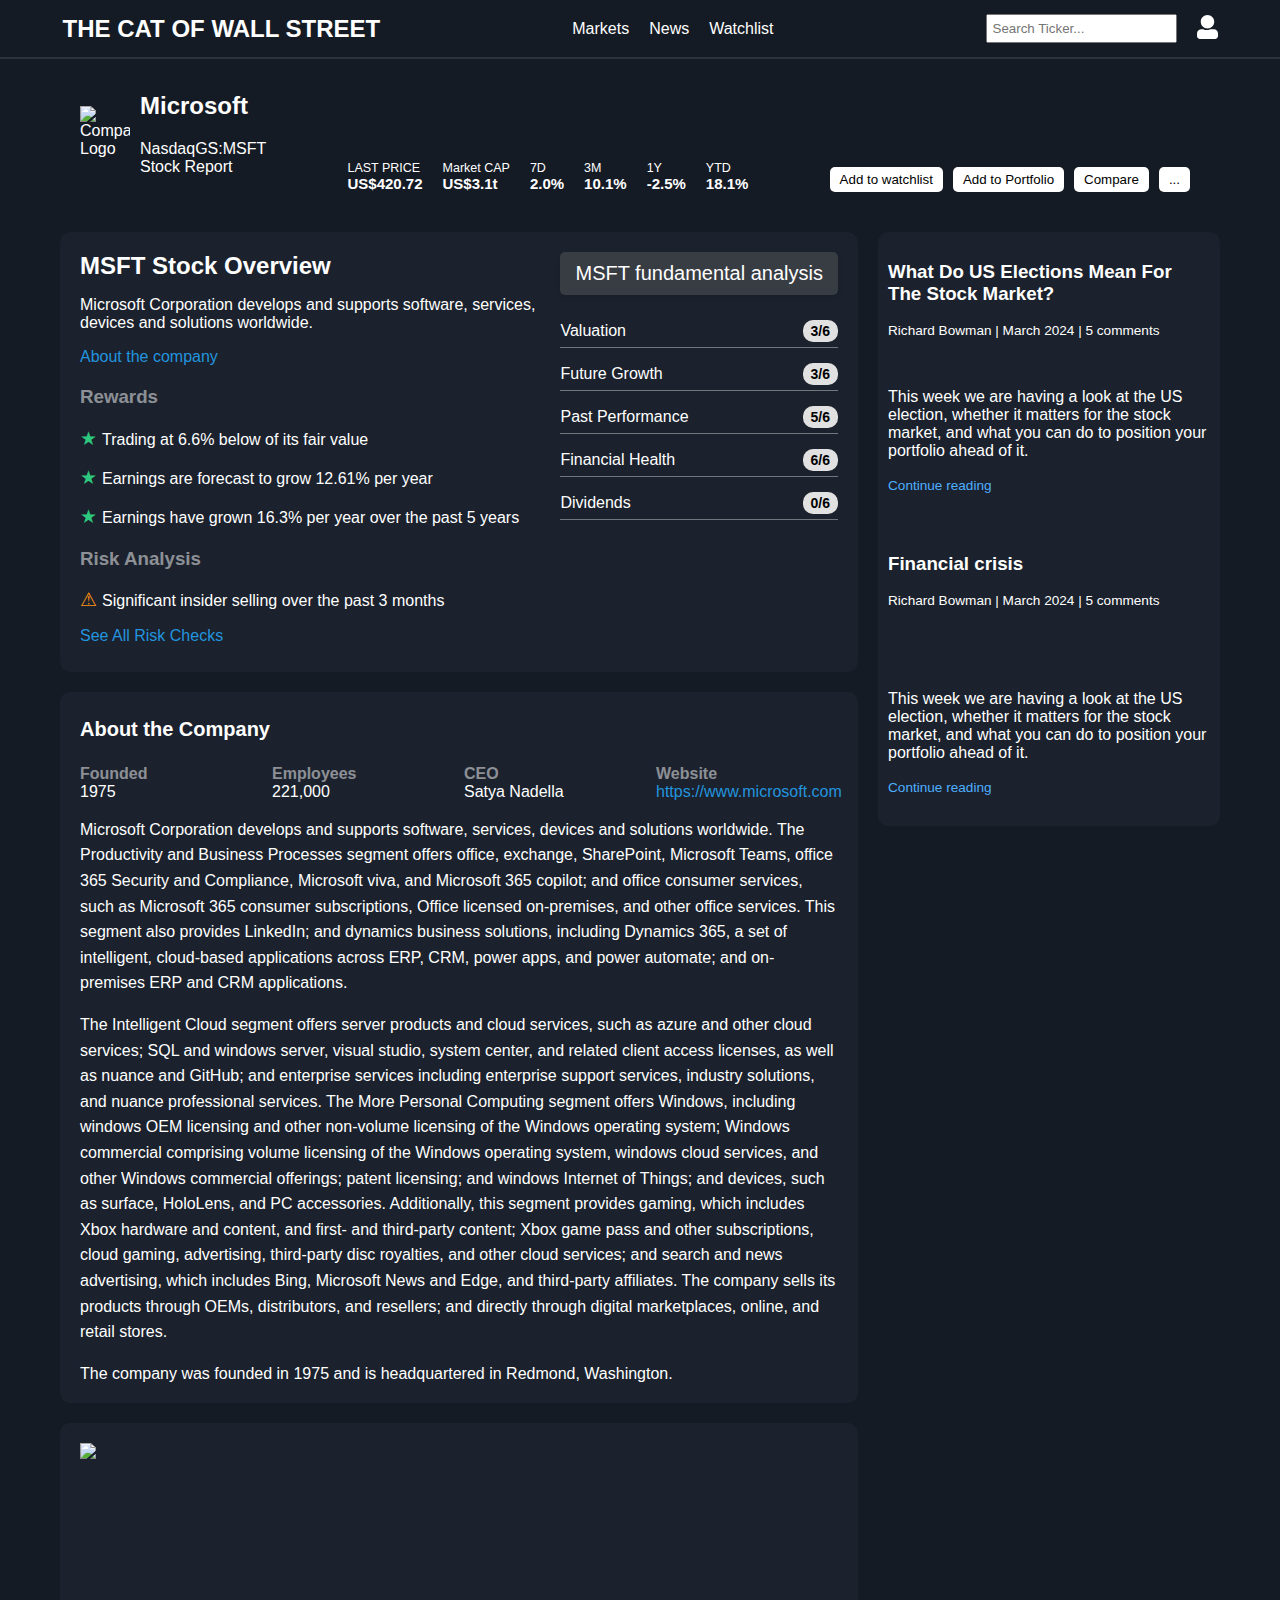
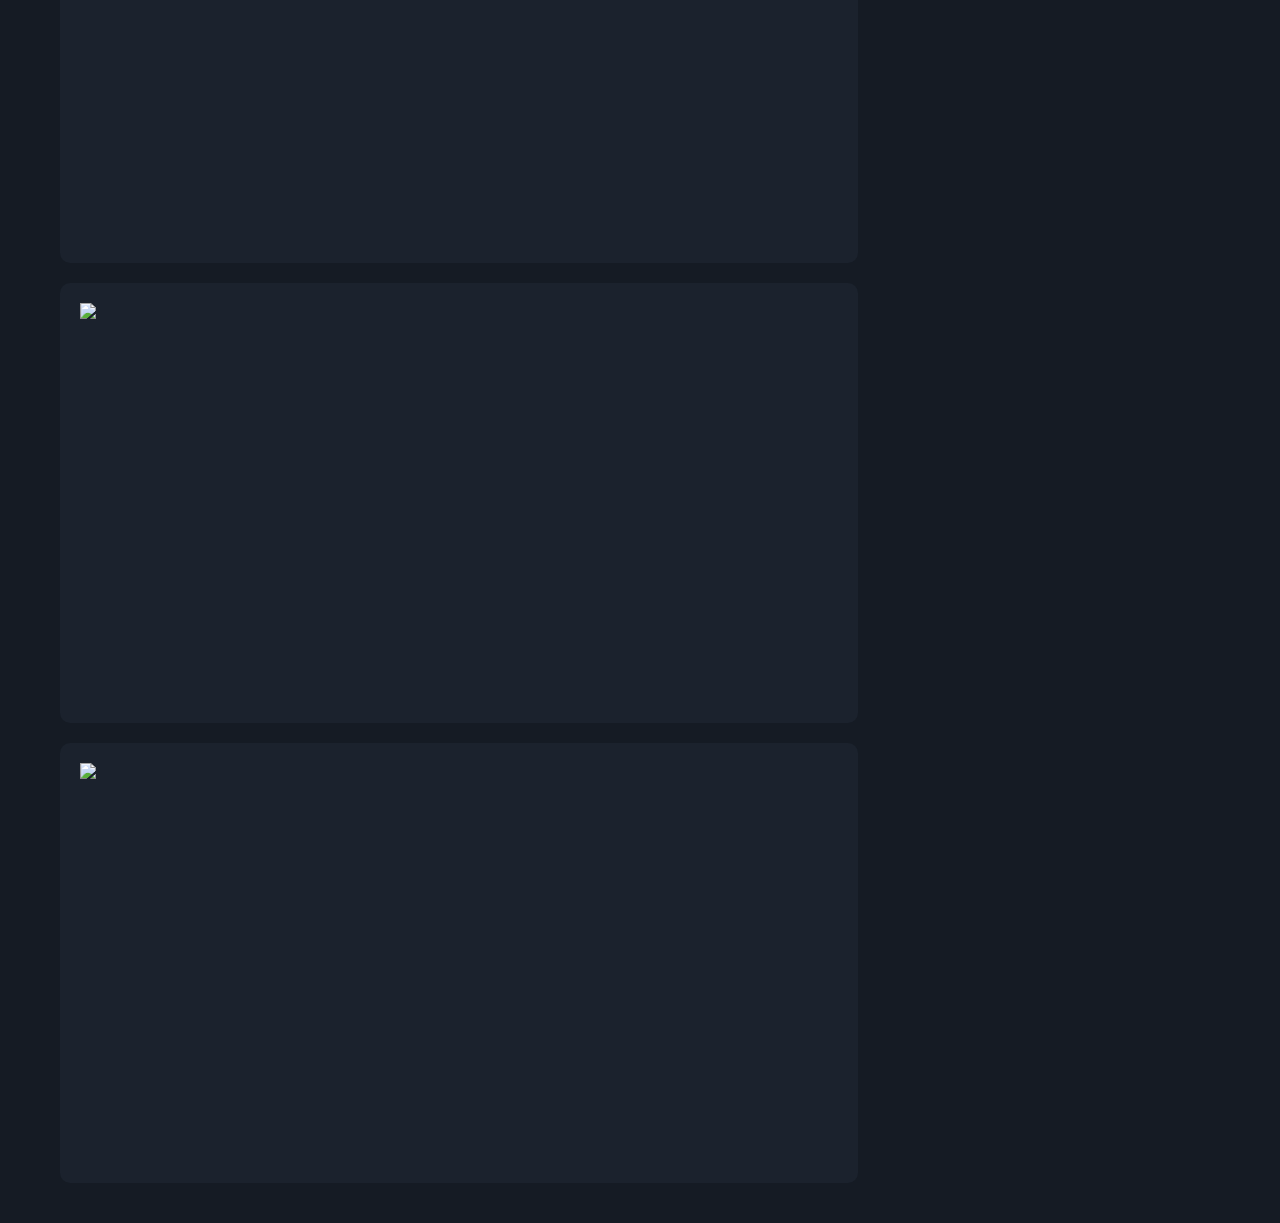
==== company1.html @ ddcb1a16 "Add files via upload" ====
<!DOCTYPE html>
<html lang="ru">
<head>
    <meta charset="UTF-8">
    <title>Сайт</title>
    <link rel="stylesheet" href="company.css">
    <script src="js/script.js"></script>
    <script src="js/dynamic-colors.js"></script>
</head>
<body>
    <header class="header-container">
        <div class="content-container">
            <h1 class="logo">THE CAT OF WALL STREET</h1>
            <nav>
                <ul class="nav-links">
                    <li><a href="#dashboard" hidden>Dashboard</a></li>
                    <li><a href="index.html">Markets</a></li>
                    <li><a href="news.html">News</a></li>
                    <li><a href="profile.html#Watchlist">Watchlist</a></li>
                    <li><a href="#portfolios" hidden>Portfolios</a></li>
                    <li><a href="#screener" hidden>Screener</a></li>
                </ul>
            </nav>

            <div class="header-actions">
                <div class="search-bar">
                    <input type="search" placeholder="Search Ticker...">
                </div>

                <div class="account-menu">
                    <button class="account-button">
                        <svg aria-hidden="true" focusable="false" data-prefix="fas" data-icon="user" class="svg-inline--fa fa-user fa-w-14" role="img" xmlns="http://www.w3.org/2000/svg" viewBox="0 0 448 512">
                        <path fill="currentColor" d="M313.6 304h-16.7c-28.7 0-42.5 16.2-89.9 16.2s-61.2-16.2-89.9-16.2h-16.7C39.2 304 0 343.1 0 393.6V448c0 35.3 28.7 64 64 64h320c35.3 0 64-28.7 64-64v-54.4c0-50.5-39.2-89.6-88.4-89.6zM224 288c79.5 0 144-64.5 144-144S303.5 0 224 0 80 64.5 80 144s64.5 144 144 144z"></path>
                        </svg>
                    </button>
                    <div class="dropdown-content">
                        <a href="profile.html">Профиль</a>

                        <a href="#logout">Выход из аккаунта</a>
                    </div>
                </div>
            </div>
        </div>
    </header>

    <div class="image-banner">
      <div class="image-banner-content">
        <div class="company-info">
          <img src="img/microsoft.png" alt="Company Logo" class="company-logo">
          <div>

            <p>
            <b> <h2>Microsoft </h2></b>
            NasdaqGS:MSFT <br>Stock Report</p>
          </div>
        </div>
        <div class="company-stats">
          <div class="stat-item">
            <span class="stat-title">LAST PRICE</span>
            <span class="stat-value">US$420.72</span>
          </div>
          <div class="stat-item">
            <span class="stat-title">Market CAP</span>
            <span class="stat-value">US$3.1t</span>
          </div>
          <div class="stat-item">
            <span class="stat-title">7D</span>
            <span class="market-change">2.0%</span> <!-- Класс negative для красного цвета -->
          </div>
          <div class="stat-item">
            <span class="stat-title">3M</span>
            <span class="market-change">10.1%</span> <!-- Класс positive для зеленого цвета -->
          </div>
          <div class="stat-item">
            <span class="stat-title">1Y</span>
            <span class="market-change">-2.5%</span> <!-- Класс positive для зеленого цвета -->
          </div>
          <div class="stat-item">
            <span class="stat-title">YTD</span>
            <span class="market-change">18.1%</span> <!-- Класс positive для зеленого цвета -->
          </div>

        </div>

        <div class="company-actions">
          <button>Add to watchlist</button>
          <button>Add to Portfolio</button>
          <button>Compare</button>
          <button>...</button>
  
        </div>
      </div>
    </div>

    <div class="container">
        <main class="main-content">

            <section class="company-overview-container">

                <div class="company-overview-content">
                    <h2>MSFT Stock Overview</h2>
                    <p>Microsoft Corporation develops and supports software, services, devices and solutions worldwide.</p>
                    <a href="#About_the_Company_section" class="about-company-link">About the company</a>
                  
                    <div class="rewards">
                        <h3>Rewards</h3>
                        <p>Trading at 6.6% below of its fair value</p>
                        <p>Earnings are forecast to grow 12.61% per year</p>
                        <p>Earnings have grown 16.3% per year over the past 5 years</p>
                    </div>
                    <div class="risk-analysis">
                        <h3>Risk Analysis</h3>
                        <p>Significant insider selling over the past 3 months</p>
                    </div>
                    <a href="#" class="all-risk-checks-link">See All Risk Checks</a>
                </div>

                <aside class="table">
                  <section class="snowflake-analysis">

                    <span class="analysis-title">MSFT fundamental analysis</span>
                    <ul class="score-list">
                      <li class="score-item">
                        <a href="#valuation">Valuation</a>
                        <span class="score">3/6</span>
                      </li>
                      <li class="score-item">
                        <a href="#future-growth">Future Growth</a>
                        <span class="score">3/6</span>
                      </li>
                      <li class="score-item">
                        <a href="#past-performance">Past Performance</a>
                        <span class="score">5/6</span>
                      </li>
                      <li class="score-item">
                        <a href="#financial-health">Financial Health</a>
                        <span class="score">6/6</span>
                      </li>
                      <li class="score-item">
                        <a href="#dividends">Dividends</a>
                        <span class="score">0/6</span>
                      </li>
                    </ul>
                  </section>

                </aside>
            </section>

            <section class="company-about-section" id="About_the_Company_section">
                <p class="About_the_Company"><b>About the Company </b></p>
                  <div class="company-facts">
                    <div class="fact-item"><span class="fact">Founded <br></span> 1975</div>
                    <div class="fact-item"><span class="fact">Employees <br></span> 221,000</div>
                    <div class="fact-item"><span class="fact">CEO <br></span> Satya Nadella</div>
                    <div class="fact-item"><span class="fact">Website <br></span> <a href="https://www.microsoft.com" target="_blank" class="all-risk-checks-link">https://www.microsoft.com</a></div>
                  </div>
                  <p>Microsoft Corporation develops and supports software, services, devices and solutions worldwide. The Productivity and Business Processes segment offers office, exchange, SharePoint, Microsoft Teams, office 365 Security and Compliance, Microsoft viva, and Microsoft 365 copilot; and office consumer services, such as Microsoft 365 consumer subscriptions, Office licensed on-premises, and other office services. This segment also provides LinkedIn; and dynamics business solutions, including Dynamics 365, a set of intelligent, cloud-based applications across ERP, CRM, power apps, and power automate; and on-premises ERP and CRM applications.</p>

                  <p>
                    The Intelligent Cloud segment offers server products and cloud services, such as azure and other cloud services; SQL and windows server, visual studio, system center, and related client access licenses, as well as nuance and GitHub; and enterprise services including enterprise support services, industry solutions, and nuance professional services. The More Personal Computing segment offers Windows, including windows OEM licensing and other non-volume licensing of the Windows operating system; Windows commercial comprising volume licensing of the Windows operating system, windows cloud services, and other Windows commercial offerings; patent licensing; and windows Internet of Things; and devices, such as surface, HoloLens, and PC accessories. Additionally, this segment provides gaming, which includes Xbox hardware and content, and first- and third-party content; Xbox game pass and other subscriptions, cloud gaming, advertising, third-party disc royalties, and other cloud services; and search and news advertising, which includes Bing, Microsoft News and Edge, and third-party affiliates. The company sells its products through OEMs, distributors, and resellers; and directly through digital marketplaces, online, and retail stores.  
                  </p>

                  <p>
                      The company was founded in 1975 and is headquartered in Redmond, Washington.
                  </p>

            </section>

            <section class="company-overview-container">
                <img src="img/1.1.png" width="700">
            </section>

            <section class="company-overview-container">
                <img src="img/1.2.png" width="700">
            </section>

            <section class="company-overview-container">
                <img src="img/1.3.png" width="700">
            </section>

        </main>
        
        <div class="foraside">
            <div class="market-analysis-header-aside">
                <h3>What Do US Elections Mean For The Stock Market?</h3>
                <p class="insight-meta">Richard Bowman | March 2024 | 5 comments</p>
            </div>
            <aside class="sidebar">
              <div class="sidebar-item">
                  <div class="insight-content">
                    <p>This week we are having a look at the US election, whether it matters for the stock market, and what you can do to position your portfolio ahead of it.</p>
                    <a href="#" class="read-more">Continue reading</a>
                  </div>
              </div>
            </aside>


            <div class="market-analysis-header-aside2">
                <h3>Financial crisis</h3>
                <p class="insight-meta">Richard Bowman | March 2024 | 5 comments</p>
            </div>
            <aside class="sidebar">
              <div class="sidebar-item">
                  <div class="insight-content">
                    <p>This week we are having a look at the US election, whether it matters for the stock market, and what you can do to position your portfolio ahead of it.</p>
                    <a href="#" class="read-more">Continue reading</a>
                  </div>
              </div>
            </aside>
        </div>
    </div>

</body>
</html>
---- company.css ----
body {
    margin: 0;
    font-family: Arial, sans-serif;
    background-color: #151B24; /* Темно-серый цвет для фона всей страницы */
    color: #fff;  /*цвет всей страницы*/
    padding-top: 32px; /* Высота вашего header */
}

.header-container {
    background-color: #151B24;
    color: #fff;
    padding: 5px;
    position: fixed; /* Фиксируем header */
    top: 0; /* Прижимаем к верху экрана */
    width: 100%; /* Растягиваем на всю ширину экрана */
    z-index: 1000; /* Устанавливаем z-index выше других элементов, чтобы header оставался поверх них */
    border-bottom: 2px solid #2D323A;
}

.content-container {
  max-width: 1165px; /* Максимальная ширина центрированного содержимого */
  margin: 0 auto; /* Центрирование содержимого */
  display: flex; /* Flexbox для выравнивания содержимого */
  justify-content: space-between; /* Распределение пространства между элементами */
  align-items: center;
  /* Паддинг справа и слева, чтобы содержимое не прилипало к краям */
  /* Другие стили для контейнера содержимого */
}

.logo {
    font-size: 24px;
    margin: 0;
}

.nav-links {
    list-style: none;
    display: flex;
    gap: 20px;
    margin: 0;
    padding: 10px;
}

.nav-links a {
    text-decoration: none;
    color: #fff;
    font-size: 16px;
}

.header-actions {
    display: flex;
    align-items: center;
    gap: 10px;
}

.search-bar input {
    padding: 5px;
}


.account-menu {
    position: relative;
    display: inline-block;
}

.dropdown-content {
    display: none;
    position: absolute;
    right: 0; /* Меню будет выравниваться по правому краю кнопки аккаунта */
    background-color: #f9f9f9;
    min-width: 160px;
    box-shadow: 0px 8px 16px 0px rgba(0,0,0,0.2);
    z-index: 1;
}


.dropdown-content a {
    color: black;
    padding: 12px 16px;
    text-decoration: none;
    display: block;
}

.dropdown-content.show {
  display: block;
}

.dropdown-content a:hover {
    background-color: #f1f1f1;
}

.account-button {
    
    color: white;
    padding: 10px;
    border: none;
    cursor: pointer;
    background: none;
    cursor: pointer;
}

.account-button svg {
  height: 24px; /* Или другой размер, который вам нужен */
  width: auto;
  fill: #fff; /* Цвет иконки */
}

.container {
    display: flex;
    max-width: 1200px; /* или 100% для полной ширины */
    margin: 0px auto; /* Центрирование контейнера */
    padding: 20px;
    box-sizing: border-box;

}

.main-content {
    width: 70%; /* Примерное соотношение для основного содержания */
    margin-right: 20px; /* Отступ между колонками */
    color: #ffffff;
    border-radius: 10px; /* Закругление краев основного и бокового блоков */
    overflow: hidden; /* Скрывает дочерние элементы, выходящие за рамки краев */
}


/*Для боковой ппанели*/

.foraside{
    background-color: #1B222D;
    width: 30%; /* Примерное соотношение для боковой панели */ 
    height: 10%;
    border-radius: 10px;
    
}


.market-analysis-header-aside {
    background-image: url('img/2.png');
    background-size: cover;
    min-height: 110px;
    background-repeat: no-repeat;
    background-position: center center; /* Центрирование изображения по всем направлениям */
    margin: 0; /* Убираем внешние отступы */
    overflow: hidden; /* Обрезка контента, выходящего за рамки из-за border-radius */
    padding: 10px;
    border-radius: 10px 10px 0px 0px;
}

.market-analysis-header-aside2 {
    background-image: url('img/3.png');
    background-size: cover;
    min-height: 120px;
    background-repeat: no-repeat;
    background-position: center center; /* Центрирование изображения по всем направлениям */
    margin: 0; /* Убираем внешние отступы */
    overflow: hidden; /* Обрезка контента, выходящего за рамки из-за border-radius */
    padding: 10px;
    border-radius: 10px 10px 0px 0px;
}


.market-analysis-header {
    background-image: url('img/1.png');
    background-size: cover;
    background-repeat: no-repeat;
    background-position: center center; /* Центрирование изображения по всем направлениям */
    margin: 0; /* Убираем внешние отступы */
    overflow: hidden; /* Обрезка контента, выходящего за рамки из-за border-radius */
    padding: 10px;
}

.insight-meta {
  font-size: 0.85em; /* Меньший размер шрифта для мета-информации */
  margin-bottom: 10px; /* Отступ под мета-информацией */
}
.insight-content h4 {
  color: #fff; /* Цвет заголовка статьи */
}

.read-more {
  color: #4eafff; /* Цвет ссылки 'Continue reading' */
  text-decoration: none; /* Убрать подчёркивание текста ссылки */
  font-size: 0.85em;
}


.sidebar {

  color: #ffffff;;
  padding: 10px; /* Отступ внутри боковой панели */
  border-radius: 6px
}

.sidebar-item {
  margin-bottom: 20px; /* Отступ между элементами боковой панели */
}


.market-analysis {
    background-color: #1B222D; /* Цвет фона раздела */
    color: #ffffff;
    border-radius: 0 0 10px 10px; /* Закругленные углы */
    padding: 10px 0 1px 0 ; /* Отступ внутри блока */
    margin-bottom: 20px; /* Отступ снизу */
}

.market-analysis h2 {
    font-size: 1.5rem; /* Размер шрифта для заголовка */
    margin-bottom: 0.5rem; /* Отступ снизу для заголовка */
}

.market-analysis p {
    font-size: 0.9rem; /* Размер шрифта для параграфа */
    margin-bottom: 1rem; /* Отступ снизу для параграфа */
}





.market-data {
    list-style: none; /* Убираем стандартные маркеры списка */
    padding-left: 10px; /* Убираем отступы списка */
    display: flex;
    justify-content: flex-start; /* Распределение элементов списка по ширине */
    margin-bottom: 1rem; /* Отступ снизу списка */
    gap: 15px;
}

.market-summary{
    padding-left: 10px;
}
.market-data li {
    display: flex;
    flex-direction: column; /* Для вертикального выравнивания */
    align-items: center; /* Выравнивание элементов списка по центру */
    margin-right: 20px;
}

.time-period {
    font-weight: bold; /* Жирное начертание для временного периода */
    color: #a5c0c8; /* Цвет текста временного периода */
    margin-bottom: 0.25rem; /* Небольшой отступ снизу */

}

.market-change {
    font-size: 1.rem; /* Размер шрифта для значений рыночных изменений */
    font-weight: bold; /* Жирное начертание для значений рыночных изменений */
}

.market-change.up {
    color: #4CAF50; /* Зеленый цвет для положительного изменения */
}

.market-change.down {
    color: #F44336; /* Красный цвет для отрицательного изменения */
}

.sector-trends {
    padding-left: 10px;
    padding-bottom: 15px;
}

.sector-trends .trends-links {
    display: flex;
    justify-content: start; /* Выравнивание ссылок к началу */
    flex-wrap: wrap; /* Перенос элементов на следующую строку, если не хватает места */
    gap: 10px; /* Отступы между ссылками */
    padding-left: 0px; /* Вертикальные отступы для области с ссылками */

}

.trend-link {
    color: #ffffff; /* Цвет текста */
    padding: 5px 5px; /* Паддинги для ссылок */
    border-radius: 5px; /* Закругление углов ссылок */
    text-decoration: none; /* Убрать подчеркивание текста */
    transition: background-color 0.3s; /* Плавный переход цвета фона */
    border: 1px solid #fff;
    font-size: 0.9rem;
}

.trend-link:hover {
    background-color: #2D323A; /* Цвет фона ссылки при наведении */
}


.company-overview-container {
    background-color: #1B222D; 
    display: flex;
    align-items: flex-start;
    gap: 20px
    color: #fff;
    padding: 20px;
    border-radius: 10px;
    margin-bottom: 20px;
    min-height: 400px; /*УБАРТЬ ПОТОМ*/
}

.company-overview-container h2 {
    margin-bottom: 0.5rem;
}

.company-overview-container p {
    margin-bottom: 1rem;
}

.company-overview-container h3 {
  color: rgba(255, 255, 255, 0.5)
}


.see-more {
display: block;
text-align: center;
margin-top: 10px;
color: #4eafff;
text-decoration: none;
}

.see-more:hover {
text-decoration: underline;
}


.image-banner{
    display: flex;
    max-width: 1200px; /* или 100% для полной ширины */
    margin: 0px auto; /* Центрирование контейнера */
    padding: 20px 20px 0px 20px;
    box-sizing: border-box;
    max-height: 200px;
}

.image-banner-content {
    background-image: url('img/5.png');
    background-size: cover;
    background-repeat: no-repeat;
    background-position: center center; /* Центрирование изображения по всем направлениям */
    margin: 0 auto; /* Убираем внешние отступы */
    overflow: hidden; /* Обрезка контента, выходящего за рамки из-за border-radius */
    border-radius: 0px 0px 10px 10px ;
    display: flex;
    justify-content: space-between;
    padding: 20px;
    max-height: 200px;
    width: 100%;
}

.company-info {
  display: flex;
  align-items: center;
  padding-right: 20px;
}

.company-logo {
  width: 50px; /* или другой размер */
  margin-right: 10px;
}

.company-stats {
  display: flex;
  align-items: flex-end;
  font-size: 15px;
}

.stat-item {
  margin-right: 20px; /* Расстояние между элементами статистики */

}

.stat-title {
  display: block;
  font-size: smaller;

}

.stat-value {
  display: block;
  font-weight: bold;
}


.company-actions {
      display: flex;
  align-items: flex-end;
}

.company-actions button {
  background: white; /* Темный фон для кнопок */
  color: black;
  border: none;
  margin-right: 10px; /* Расстояние между кнопками */
  padding: 5px 10px;
  border-radius: 5px;
  cursor: pointer;
  /* ... */

}


.company-overview-content {
    max-width: 65%;
    flex: 1;
}

.company-overview-content h2 {
  margin-top: 0;
}


.about-company-link,
.all-risk-checks-link {
  color: rgb(35, 148, 223);
  text-decoration: none;
}

.rewards,
.risk-analysis {
  margin-top: 20px;
}

.rewards p::before {
  content: "★"; /* Unicode символ звезды */
  color: #2DC97E; /* Зелёный цвет звездочки */
  margin-right: 5px; /* Расстояние между звездочкой и текстом */
  font-size: 1.2em; /* Размер звездочки */
}

.risk-analysis p::before {
  content: "⚠"; /* Unicode символ восклицательного знака в треугольнике */
  color: #FF9212; /* Цвет восклицательного знака */
  margin-right: 5px; /* Отступ между символом и текстом */
  font-size: 1.2em; /* Размер символа */
}



.snowflake-analysis {
  padding: 0px;
  margin-left: 10px;
  max-width: 300px; /* Adjust the width as needed */
  }

.snowflake-analysis h2 {
  font-size: 18px;
  margin-bottom: 15px;
}

.score-list {
  list-style: none;
  padding: 0;
  margin: 0;
  border: ;
}

.score-item {
  display: flex;
  justify-content: space-between;
  align-items: center;
  margin-bottom: 10px; /* Отступ между элементами списка */
}

.score-item a {
  text-decoration: none;
  color: #0077cc; /* Цвет ссылки, можете изменить на нужный */
}

.score {
  font-weight: bold;
  color: black; /* Цвет чисел, можете изменить на нужный */
}


.score-list li {
  padding: 5px 0;
  border-bottom: 1px solid rgba(244, 244, 244, 0.4);
}


.score-list a {
  display: flex;
  justify-content: space-between;
  color: #fff;
}

.score-list a:hover,
.score-list a:focus {
  color: rgb(35, 148, 223);
}

.score {
  background: #e1e1e1;
  border-radius: 10px;
  padding: 3px 8px;
  font-size: 14px;
}

.analysis-title {
  background-color: rgba(100, 100, 100, 0.4); /* фоновый цвет для заголовка */
  color: #fff; /* цвет текста */
  padding: 10px 15px; /* отступы вокруг текста */
  border-radius: 5px; /* скругление углов */
  box-shadow: 0 2px 4px rgba(0,0,0,0.1); /* тень для заголовка */
  margin-bottom: 20px; /* отступ снизу */
  display: inline-block; /* делаем блок по ширине текста */
  font-size: 1.25em; /* размер шрифта */
}



.company-about-section {
  background-color: #1B222D; /* Adjust the color to match your design */
  padding: 1px 20px 1px 20px;
  border-radius: 10px;
  color: #fff;
  margin-bottom: 20px;

}

.company-about-section h2 {
  margin-bottom: 16px;
  color: white; /* Adjust the color to match your design */
}

.fact {
    color: rgba(255, 255, 255, 0.5)
}

.About_the_Company {
    font-size: 20px;
}


.company-facts {
  display: grid;
  grid-template-columns: repeat(auto-fill, minmax(150px, 1fr));
  gap: 10px;
  margin-bottom: 16px;
}

.fact-item span {
  font-weight: bold;
}

.company-about-section p {
  color: #fff; /* Adjust the color to match your design */
  line-height: 1.6;
}
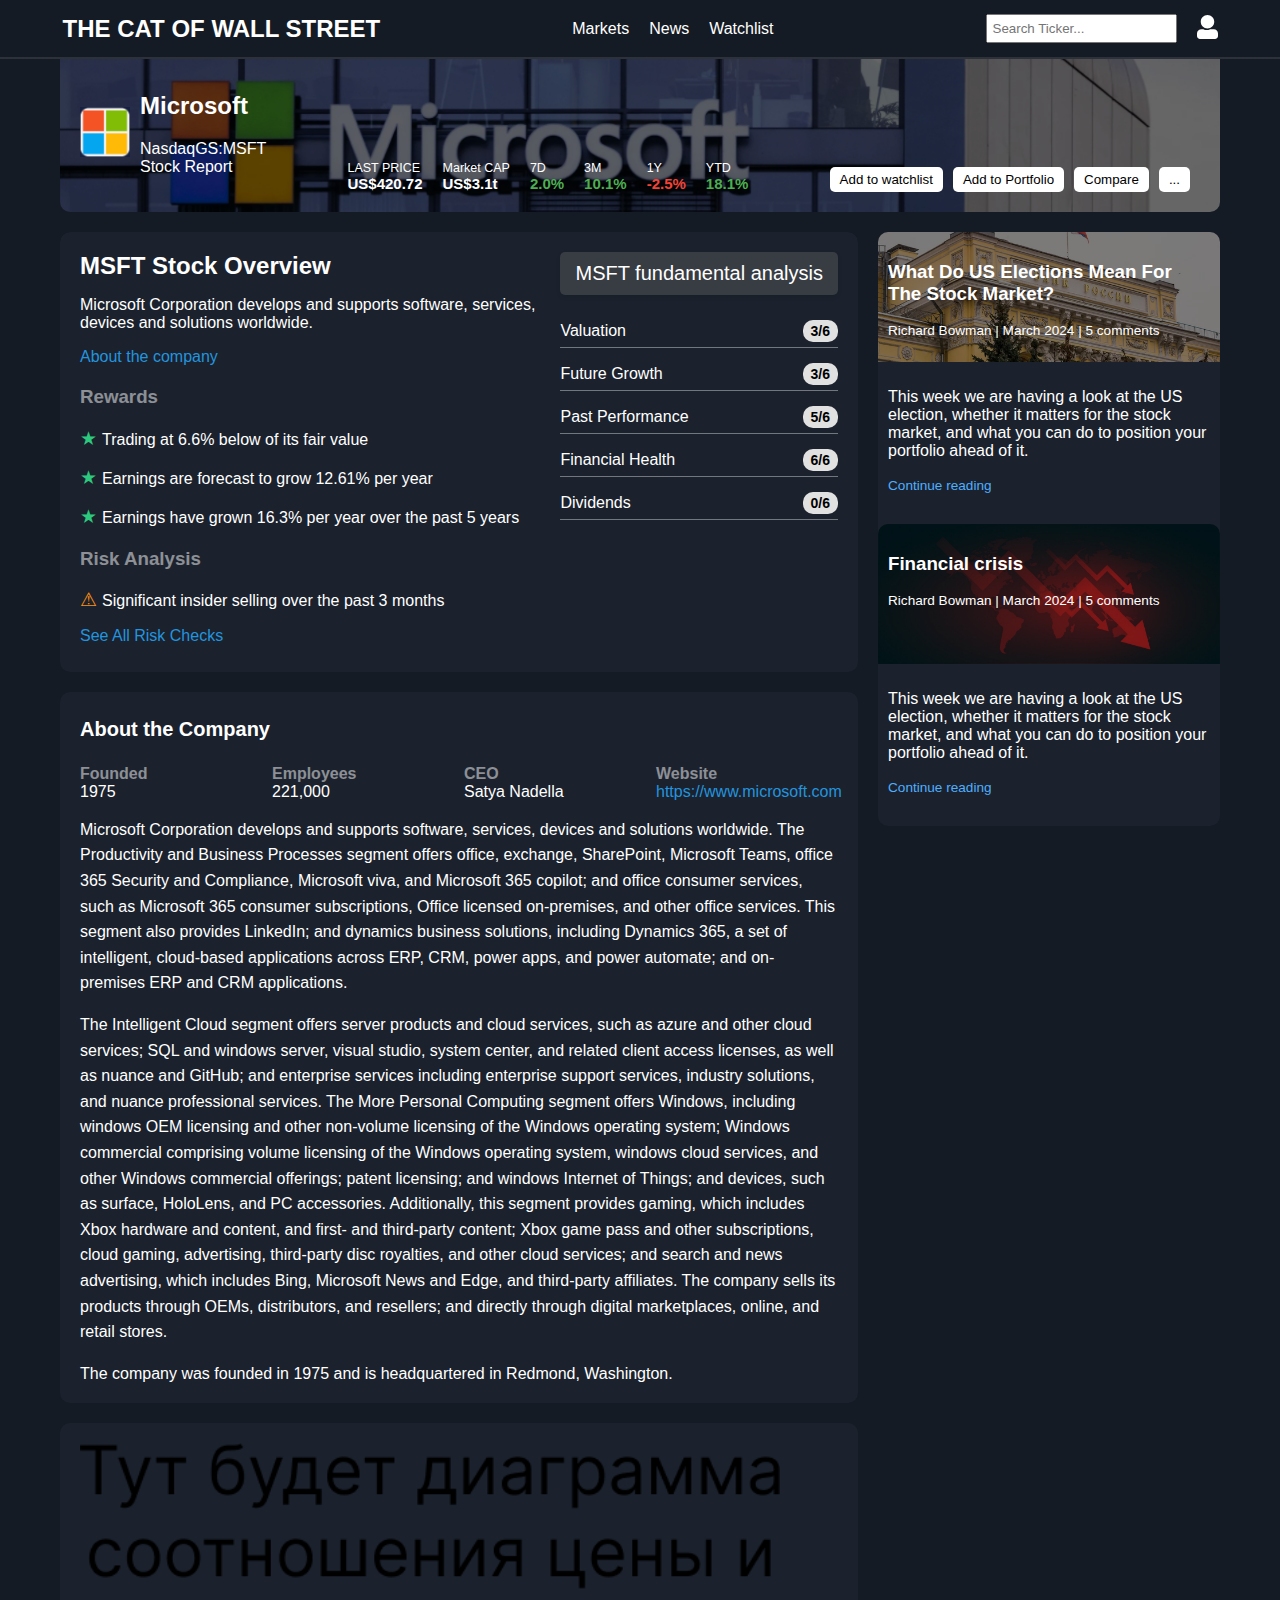
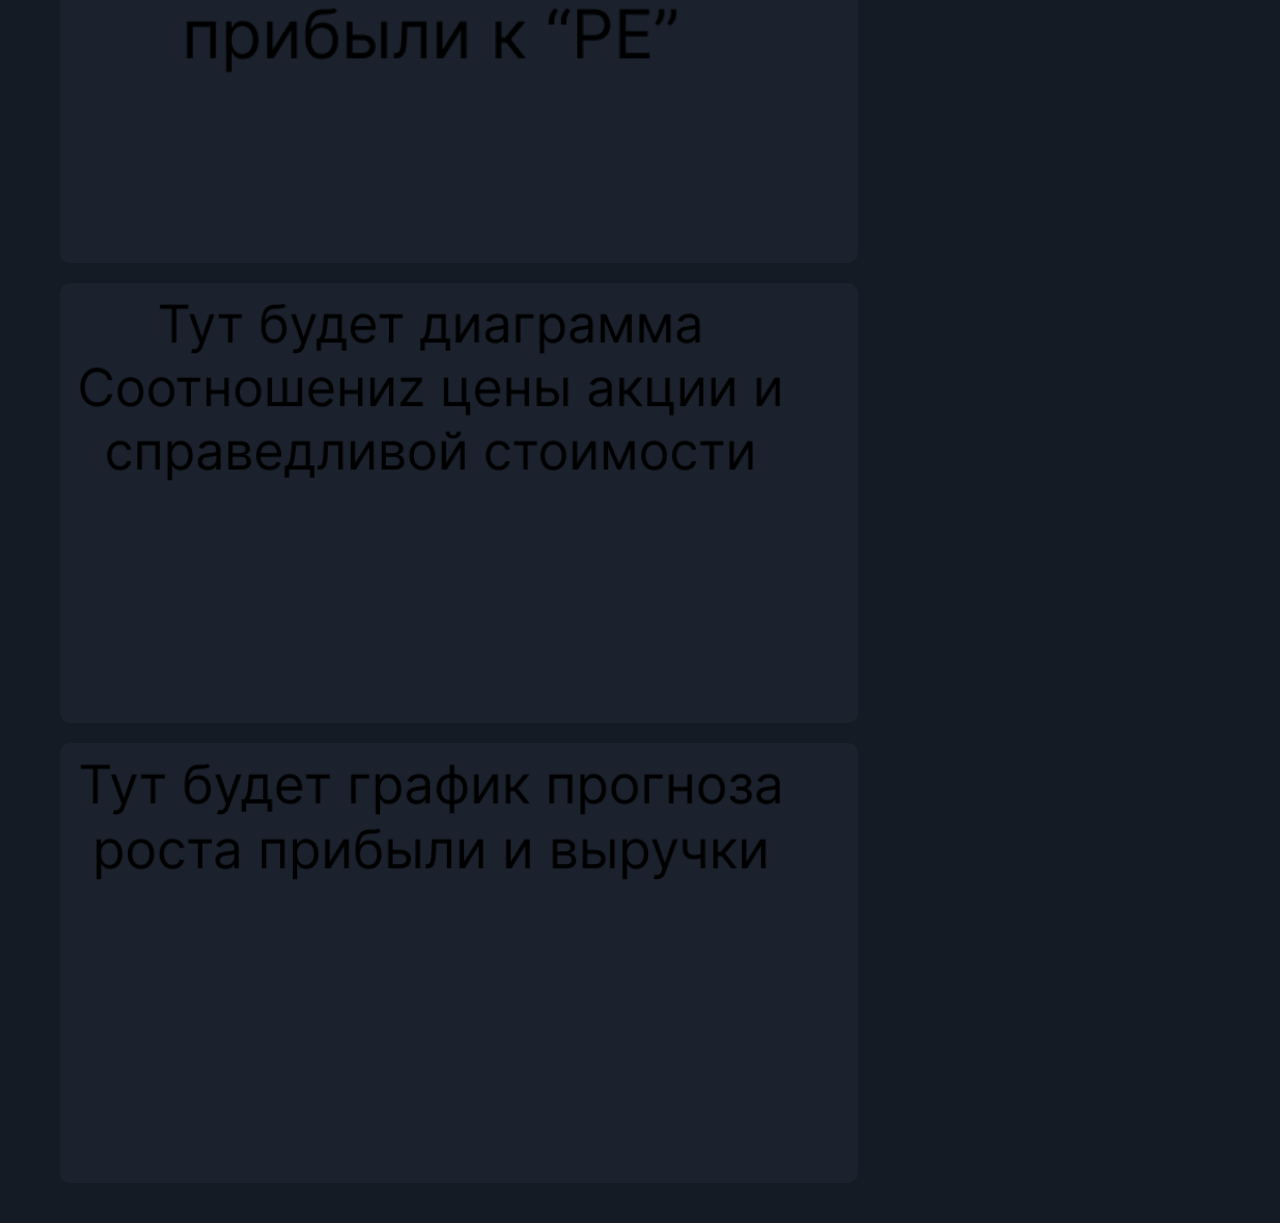
==== commit ba2d3c50: "Update company1.html" ====
--- a/company1.html
+++ b/company1.html
@@ -46,7 +46,7 @@
     <div class="image-banner">
       <div class="image-banner-content">
         <div class="company-info">
-          <img src="img/microsoft.png" alt="Company Logo" class="company-logo">
+          <img src="img/microsoft.PNG" alt="Company Logo" class="company-logo">
           <div>
 
             <p>
